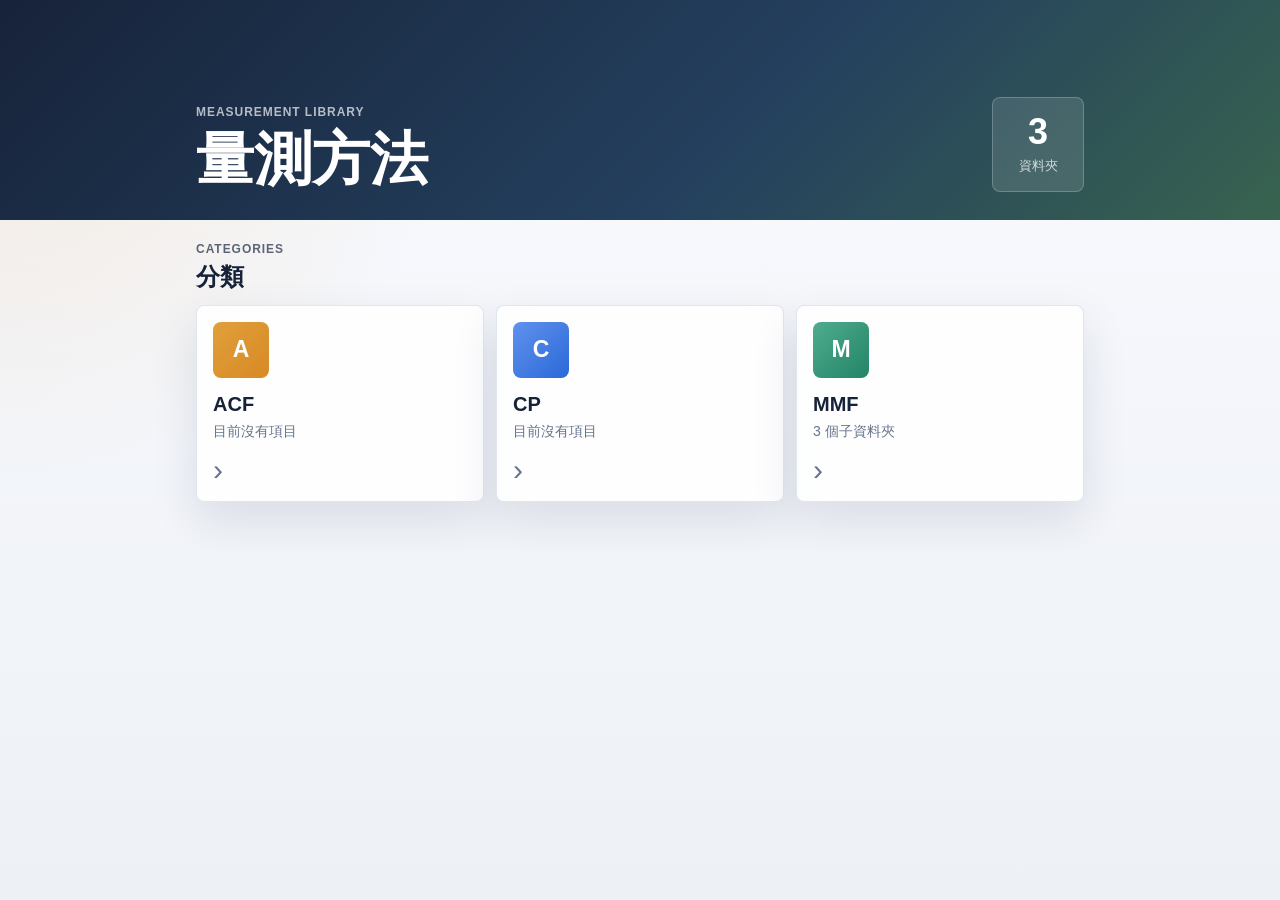
==== index.html @ c32595ff "Update index.html" ====
<!doctype html>
<html lang="zh-Hant">
<head>
  <meta charset="utf-8">
  <meta name="viewport" content="width=device-width, initial-scale=1">
  <title>量測方法</title>
  <link rel="stylesheet" href="assets/site.css">
</head>
<body>
  <header class="hero">
    <div class="wrap hero-inner">
      <div>
        <p class="eyebrow">Measurement Library</p>
        <h1>量測方法</h1>
      </div>
      <div class="stat-panel" aria-label="資料夾統計">
        <span class="stat-number">3</span>
        <span class="stat-label">資料夾</span>
      </div>
    </div>
  </header>

  <main class="wrap page">
    <section class="section-head">
      <div>
        <p class="eyebrow">Categories</p>
        <h2>分類</h2>
      </div>
    </section>

    <section class="card-grid" aria-label="資料夾列表">
      <a class="feature-card tone-gold" href="ACF/">
        <span class="card-icon" aria-hidden="true">A</span>
        <span class="card-body">
          <span class="card-title">ACF</span>
          <span class="card-meta">目前沒有項目</span>
        </span>
        <span class="card-arrow" aria-hidden="true">›</span>
      </a>

      <a class="feature-card tone-blue" href="CP/">
        <span class="card-icon" aria-hidden="true">C</span>
        <span class="card-body">
          <span class="card-title">CP</span>
          <span class="card-meta">目前沒有項目</span>
        </span>
        <span class="card-arrow" aria-hidden="true">›</span>
      </a>

      <a class="feature-card tone-green" href="MMF/">
        <span class="card-icon" aria-hidden="true">M</span>
        <span class="card-body">
          <span class="card-title">MMF</span>
          <span class="card-meta">3 個子資料夾</span>
        </span>
        <span class="card-arrow" aria-hidden="true">›</span>
      </a>
    </section>
  </main>
</body>
</html>
---- assets/site.css ----
:root {
  color-scheme: light;
  --bg: #f4f6fb;
  --surface: #ffffff;
  --surface-2: #eef3f8;
  --text: #152238;
  --muted: #66758b;
  --line: #dce4ee;
  --gold: #d88924;
  --blue: #2969d8;
  --green: #238466;
  --red: #ba4d4d;
  --shadow: 0 18px 45px rgba(31, 48, 78, 0.12);
  --radius: 8px;
  font-family: -apple-system, BlinkMacSystemFont, "Segoe UI", "Noto Sans TC", Arial, sans-serif;
}

* {
  box-sizing: border-box;
}

body {
  margin: 0;
  min-height: 100vh;
  background:
    radial-gradient(circle at top left, rgba(216, 137, 36, 0.16), transparent 30rem),
    linear-gradient(180deg, #f9fbfe 0%, var(--bg) 42%, #edf1f6 100%);
  color: var(--text);
}

a {
  color: inherit;
  text-decoration: none;
}

.wrap {
  width: min(920px, 100%);
  margin: 0 auto;
  padding-inline: 16px;
}

.hero {
  background: linear-gradient(135deg, #17233a 0%, #24405e 58%, #38634f 100%);
  color: #fff;
}

.hero-inner {
  min-height: 220px;
  display: grid;
  grid-template-columns: 1fr auto;
  gap: 20px;
  align-items: end;
  padding-block: 34px 28px;
}

.eyebrow {
  margin: 0 0 8px;
  color: inherit;
  font-size: 12px;
  font-weight: 750;
  letter-spacing: 0.08em;
  text-transform: uppercase;
  opacity: 0.68;
}

h1,
h2 {
  margin: 0;
  letter-spacing: 0;
  line-height: 1.12;
}

h1 {
  font-size: clamp(34px, 10vw, 58px);
}

h2 {
  font-size: 24px;
}

.intro {
  max-width: 28rem;
  margin: 12px 0 0;
  color: rgba(255, 255, 255, 0.78);
  font-size: 16px;
  line-height: 1.65;
}

.stat-panel {
  min-width: 92px;
  padding: 16px;
  border: 1px solid rgba(255, 255, 255, 0.22);
  border-radius: var(--radius);
  background: rgba(255, 255, 255, 0.12);
  text-align: center;
  backdrop-filter: blur(12px);
}

.stat-number {
  display: block;
  font-size: 36px;
  font-weight: 800;
  line-height: 1;
}

.stat-label {
  display: block;
  margin-top: 7px;
  color: rgba(255, 255, 255, 0.76);
  font-size: 13px;
}

.page {
  padding-block: 22px 34px;
}

.section-head {
  display: flex;
  justify-content: space-between;
  align-items: end;
  gap: 16px;
  margin-bottom: 14px;
}

.card-grid {
  display: grid;
  gap: 12px;
}

.feature-card {
  display: grid;
  grid-template-columns: 56px 1fr 32px;
  gap: 14px;
  align-items: center;
  min-height: 92px;
  padding: 16px;
  border: 1px solid rgba(220, 228, 238, 0.9);
  border-radius: var(--radius);
  background: rgba(255, 255, 255, 0.88);
  box-shadow: var(--shadow);
  -webkit-tap-highlight-color: transparent;
  transition: transform 150ms ease, border-color 150ms ease, background 150ms ease;
}

.feature-card:active {
  transform: scale(0.985);
}

.card-icon {
  width: 56px;
  height: 56px;
  display: grid;
  place-items: center;
  border-radius: var(--radius);
  color: #fff;
  font-size: 23px;
  font-weight: 850;
}

.tone-gold .card-icon {
  background: linear-gradient(135deg, #e0a03b, var(--gold));
}

.tone-blue .card-icon {
  background: linear-gradient(135deg, #6192ed, var(--blue));
}

.tone-green .card-icon {
  background: linear-gradient(135deg, #4fac8f, var(--green));
}

.tone-red .card-icon {
  background: linear-gradient(135deg, #d37373, var(--red));
}

.card-body {
  min-width: 0;
}

.card-title {
  display: block;
  color: var(--text);
  font-size: 20px;
  font-weight: 750;
  line-height: 1.25;
}

.card-meta {
  display: block;
  margin-top: 6px;
  color: var(--muted);
  font-size: 14px;
}

.card-arrow {
  color: var(--muted);
  font-size: 30px;
  line-height: 1;
  text-align: right;
}

.topbar {
  position: sticky;
  top: 0;
  z-index: 4;
  border-bottom: 1px solid rgba(220, 228, 238, 0.88);
  background: rgba(249, 251, 254, 0.9);
  backdrop-filter: blur(14px);
}

.topbar .wrap {
  padding-block: 14px;
}

.back {
  display: inline-flex;
  align-items: center;
  min-height: 32px;
  color: var(--blue);
  font-weight: 700;
}

.page-title {
  margin-top: 10px;
}

.subtext {
  margin: 7px 0 0;
  color: var(--muted);
  font-size: 14px;
}

.empty {
  margin-top: 18px;
  padding: 28px 18px;
  border: 1px dashed #c8d3df;
  border-radius: var(--radius);
  background: rgba(255, 255, 255, 0.72);
  color: var(--muted);
  text-align: center;
}

.gallery {
  display: grid;
  grid-template-columns: repeat(2, minmax(0, 1fr));
  gap: 12px;
}

.photo-card {
  overflow: hidden;
  border: 1px solid rgba(220, 228, 238, 0.92);
  border-radius: var(--radius);
  background: var(--surface);
  box-shadow: 0 12px 28px rgba(31, 48, 78, 0.1);
}

.photo-card img {
  display: block;
  width: 100%;
  aspect-ratio: 1 / 1;
  object-fit: cover;
  background: var(--surface-2);
}

.photo-label {
  padding: 10px;
  color: var(--muted);
  font-size: 13px;
  overflow-wrap: anywhere;
}

@media (min-width: 700px) {
  .card-grid {
    grid-template-columns: repeat(3, minmax(0, 1fr));
  }

  .feature-card {
    min-height: 156px;
    grid-template-columns: 1fr;
    align-content: space-between;
  }

  .card-arrow {
    text-align: left;
  }

  .gallery {
    grid-template-columns: repeat(4, minmax(0, 1fr));
  }
}

@media (max-width: 520px) {
  .hero-inner {
    grid-template-columns: 1fr;
    align-items: start;
  }

  .stat-panel {
    width: 100%;
    display: flex;
    align-items: baseline;
    justify-content: space-between;
    text-align: left;
  }
}
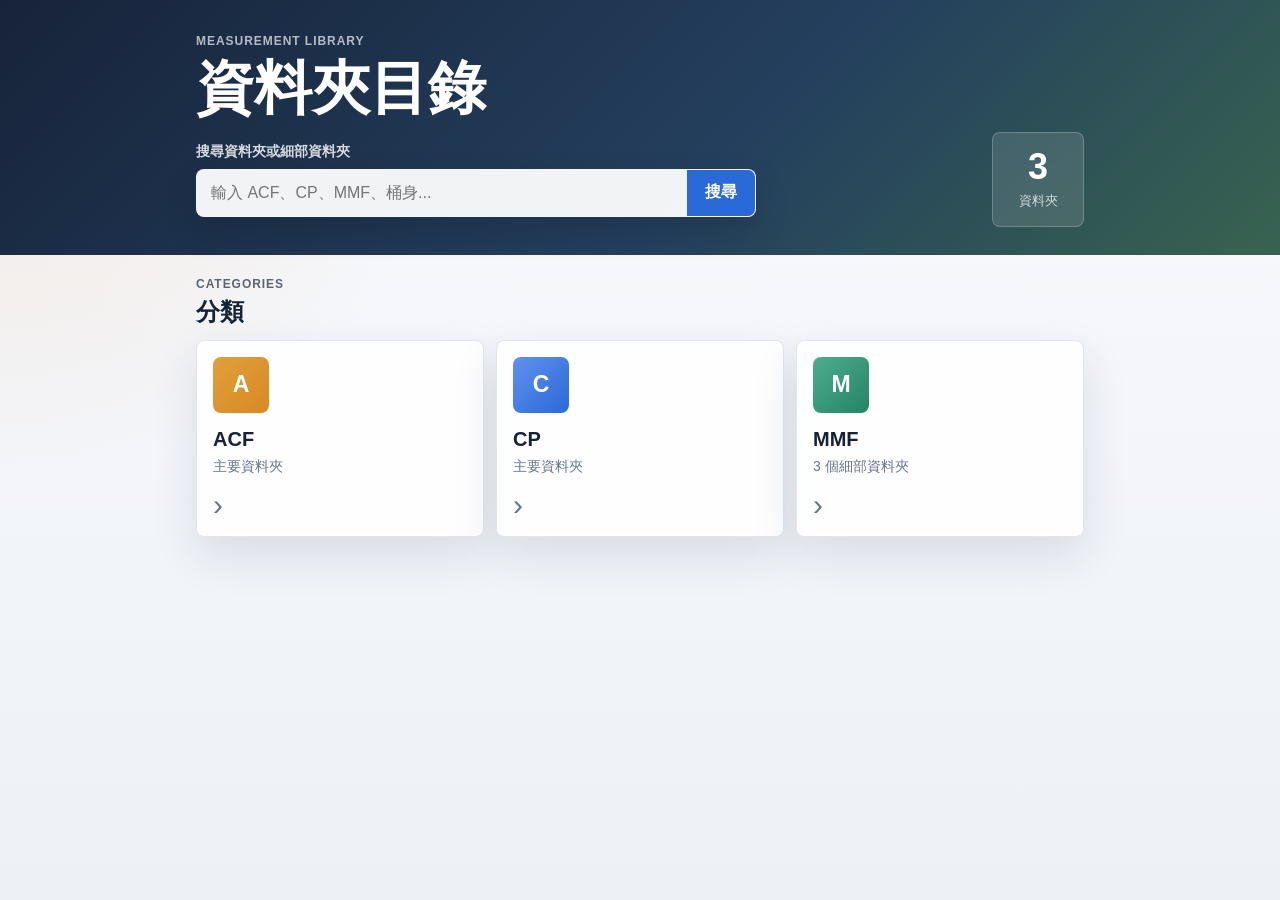
==== commit 89005daa: "update" ====
--- a/index.html
+++ b/index.html
@@ -3,7 +3,7 @@
 <head>
   <meta charset="utf-8">
   <meta name="viewport" content="width=device-width, initial-scale=1">
-  <title>量測方法</title>
+  <title>資料夾目錄</title>
   <link rel="stylesheet" href="assets/site.css">
 </head>
 <body>
@@ -11,9 +11,17 @@
     <div class="wrap hero-inner">
       <div>
         <p class="eyebrow">Measurement Library</p>
-        <h1>量測方法</h1>
+        <h1>資料夾目錄</h1>
+        <form class="search-panel" role="search" aria-label="搜尋資料夾">
+          <label class="search-label" for="folder-search">搜尋資料夾或細部資料夾</label>
+          <div class="search-box">
+            <input id="folder-search" type="search" placeholder="輸入 ACF、CP、MMF、桶身..." autocomplete="off">
+            <button type="submit">搜尋</button>
+          </div>
+          <div class="search-results" id="search-results" aria-live="polite"></div>
+        </form>
       </div>
-      <div class="stat-panel" aria-label="資料夾統計">
+      <div class="stat-panel" aria-label="資料夾數量">
         <span class="stat-number">3</span>
         <span class="stat-label">資料夾</span>
       </div>
@@ -28,12 +36,12 @@
       </div>
     </section>
 
-    <section class="card-grid" aria-label="資料夾列表">
+    <section class="card-grid" aria-label="資料夾清單">
       <a class="feature-card tone-gold" href="ACF/">
         <span class="card-icon" aria-hidden="true">A</span>
         <span class="card-body">
           <span class="card-title">ACF</span>
-          <span class="card-meta">目前沒有項目</span>
+          <span class="card-meta">主要資料夾</span>
         </span>
         <span class="card-arrow" aria-hidden="true">›</span>
       </a>
@@ -42,7 +50,7 @@
         <span class="card-icon" aria-hidden="true">C</span>
         <span class="card-body">
           <span class="card-title">CP</span>
-          <span class="card-meta">目前沒有項目</span>
+          <span class="card-meta">主要資料夾</span>
         </span>
         <span class="card-arrow" aria-hidden="true">›</span>
       </a>
@@ -51,11 +59,67 @@
         <span class="card-icon" aria-hidden="true">M</span>
         <span class="card-body">
           <span class="card-title">MMF</span>
-          <span class="card-meta">3 個子資料夾</span>
+          <span class="card-meta">3 個細部資料夾</span>
         </span>
         <span class="card-arrow" aria-hidden="true">›</span>
       </a>
     </section>
   </main>
+
+  <script>
+    const folders = [
+      { name: "ACF", path: "ACF/", detail: "主要資料夾" },
+      { name: "CP", path: "CP/", detail: "主要資料夾" },
+      { name: "MMF", path: "MMF/", detail: "主要資料夾" },
+      { name: "MMF / 上端放樣", path: "MMF/上端放樣/", detail: "細部資料夾" },
+      { name: "MMF / 上端組裝", path: "MMF/上端組裝/", detail: "細部資料夾" },
+      { name: "MMF / 桶身", path: "MMF/桶身/", detail: "細部資料夾" }
+    ];
+
+    const searchForm = document.querySelector(".search-panel");
+    const searchInput = document.querySelector("#folder-search");
+    const searchResults = document.querySelector("#search-results");
+
+    function getMatches(query) {
+      const keyword = query.trim().toLowerCase();
+      if (!keyword) return [];
+
+      return folders.filter((folder) =>
+        folder.name.toLowerCase().includes(keyword) ||
+        folder.path.toLowerCase().includes(keyword)
+      );
+    }
+
+    function renderResults(matches, query) {
+      if (!query.trim()) {
+        searchResults.innerHTML = "";
+        return;
+      }
+
+      if (matches.length === 0) {
+        searchResults.innerHTML = '<p class="search-empty">找不到符合的資料夾</p>';
+        return;
+      }
+
+      searchResults.innerHTML = matches.map((folder) => `
+        <a class="search-result" href="${folder.path}">
+          <span>${folder.name}</span>
+          <small>${folder.detail}</small>
+        </a>
+      `).join("");
+    }
+
+    searchInput.addEventListener("input", () => {
+      renderResults(getMatches(searchInput.value), searchInput.value);
+    });
+
+    searchForm.addEventListener("submit", (event) => {
+      event.preventDefault();
+      const matches = getMatches(searchInput.value);
+      if (matches.length > 0) {
+        window.location.href = matches[0].path;
+      }
+    });
+  </script>
 </body>
 </html>
--- a/assets/site.css
+++ b/assets/site.css
@@ -86,6 +86,91 @@
   line-height: 1.65;
 }
 
+.search-panel {
+  width: min(560px, 100%);
+  margin-top: 22px;
+}
+
+.search-label {
+  display: block;
+  margin-bottom: 8px;
+  color: rgba(255, 255, 255, 0.82);
+  font-size: 14px;
+  font-weight: 700;
+}
+
+.search-box {
+  display: grid;
+  grid-template-columns: 1fr auto;
+  min-height: 48px;
+  overflow: hidden;
+  border: 1px solid rgba(255, 255, 255, 0.28);
+  border-radius: var(--radius);
+  background: rgba(255, 255, 255, 0.94);
+  box-shadow: 0 14px 32px rgba(10, 18, 32, 0.18);
+}
+
+.search-box input,
+.search-box button {
+  min-width: 0;
+  border: 0;
+  font: inherit;
+}
+
+.search-box input {
+  width: 100%;
+  padding: 0 14px;
+  color: var(--text);
+  background: transparent;
+  outline: 0;
+}
+
+.search-box button {
+  padding: 0 18px;
+  color: #fff;
+  background: var(--blue);
+  font-weight: 800;
+  cursor: pointer;
+}
+
+.search-results {
+  display: grid;
+  gap: 8px;
+  margin-top: 10px;
+}
+
+.search-result,
+.search-empty {
+  border-radius: var(--radius);
+  background: rgba(255, 255, 255, 0.94);
+  box-shadow: 0 10px 24px rgba(10, 18, 32, 0.12);
+}
+
+.search-result {
+  display: flex;
+  justify-content: space-between;
+  align-items: center;
+  gap: 12px;
+  min-height: 44px;
+  padding: 10px 12px;
+  color: var(--text);
+  font-weight: 750;
+}
+
+.search-result small {
+  flex: 0 0 auto;
+  color: var(--muted);
+  font-size: 12px;
+  font-weight: 700;
+}
+
+.search-empty {
+  margin: 0;
+  padding: 12px;
+  color: var(--muted);
+  font-size: 14px;
+}
+
 .stat-panel {
   min-width: 92px;
   padding: 16px;
@@ -302,4 +387,17 @@
     justify-content: space-between;
     text-align: left;
   }
-}
+
+  .search-box {
+    grid-template-columns: 1fr;
+  }
+
+  .search-box button {
+    min-height: 42px;
+  }
+
+  .search-result {
+    align-items: flex-start;
+    flex-direction: column;
+  }
+}
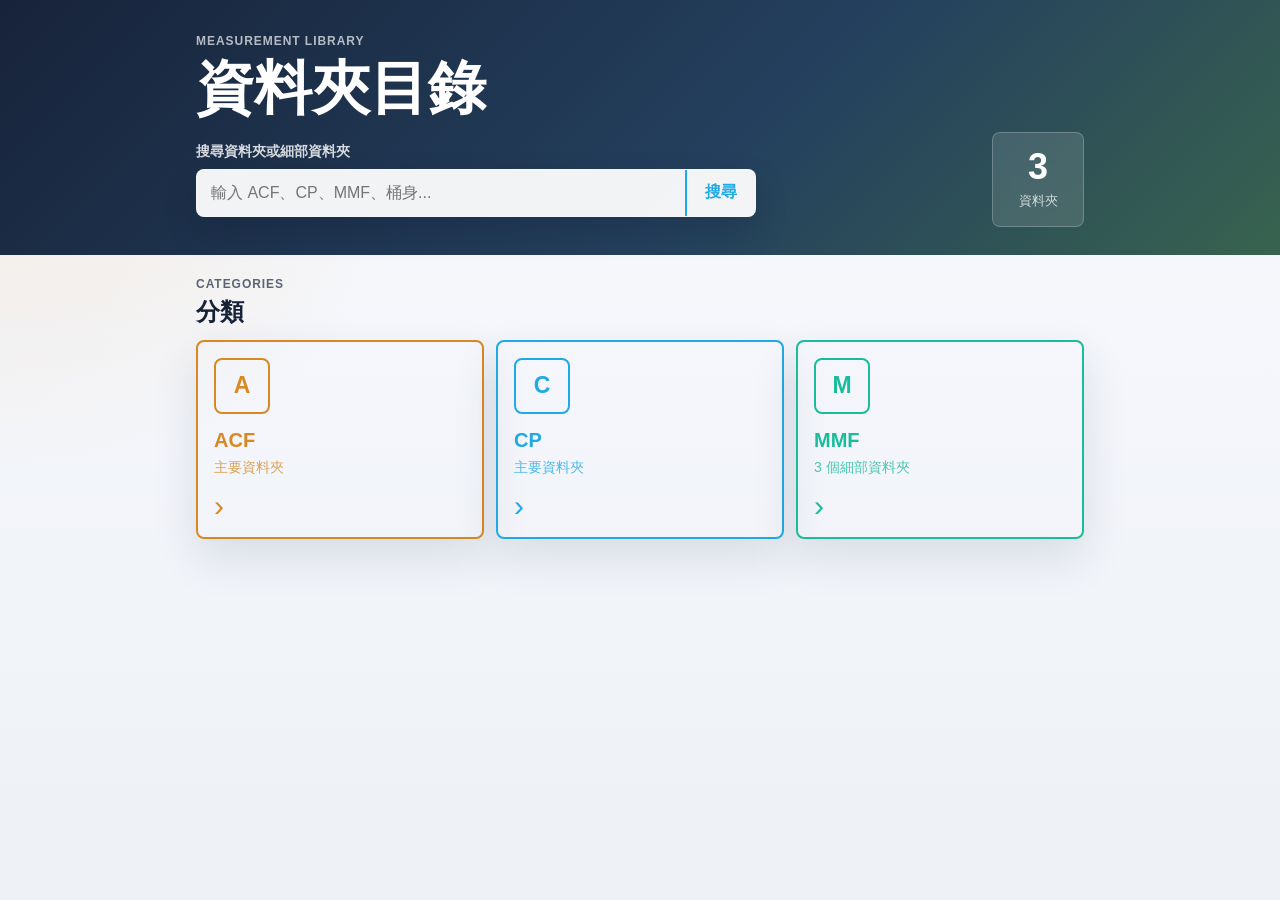
==== commit a041a7a7: "css" ====
--- a/index.html
+++ b/index.html
@@ -79,6 +79,13 @@
     const searchForm = document.querySelector(".search-panel");
     const searchInput = document.querySelector("#folder-search");
     const searchResults = document.querySelector("#search-results");
+    const navigationDelay = 500;
+
+    function goAfterAnimation(path) {
+      window.setTimeout(() => {
+        window.location.href = path;
+      }, navigationDelay);
+    }
 
     function getMatches(query) {
       const keyword = query.trim().toLowerCase();
@@ -117,8 +124,16 @@
       event.preventDefault();
       const matches = getMatches(searchInput.value);
       if (matches.length > 0) {
-        window.location.href = matches[0].path;
+        goAfterAnimation(matches[0].path);
       }
+    });
+
+    document.addEventListener("click", (event) => {
+      const link = event.target.closest(".feature-card, .search-result");
+      if (!link) return;
+
+      event.preventDefault();
+      goAfterAnimation(link.href);
     });
   </script>
 </body>
--- a/assets/site.css
+++ b/assets/site.css
@@ -126,11 +126,50 @@
 }
 
 .search-box button {
+  position: relative;
+  z-index: 1;
+  overflow: hidden;
   padding: 0 18px;
-  color: #fff;
-  background: var(--blue);
+  border-left: 2px solid #1faae6;
+  color: #1faae6;
+  background: transparent;
   font-weight: 800;
   cursor: pointer;
+  -webkit-tap-highlight-color: transparent;
+  transition: color 0.3s ease, transform 120ms ease;
+}
+
+.search-box button::before {
+  content: "";
+  width: 0;
+  height: 500%;
+  position: absolute;
+  top: 50%;
+  left: 50%;
+  z-index: -1;
+  display: block;
+  background: #1faae6;
+  transform: translate(-50%, -50%) rotate(45deg);
+  transition: width 0.5s ease;
+}
+
+.search-box button:hover::before,
+.search-box button:active::before {
+  width: 150%;
+}
+
+.search-box button:hover {
+  color: #fff;
+}
+
+.search-box button:active {
+  transform: scale(0.96);
+  color: #fff;
+}
+
+.search-box button:focus-visible {
+  outline: 3px solid rgba(255, 255, 255, 0.92);
+  outline-offset: -5px;
 }
 
 .search-results {
@@ -213,22 +252,57 @@
 }
 
 .feature-card {
+  --button-color: #1faae6;
   display: grid;
   grid-template-columns: 56px 1fr 32px;
   gap: 14px;
   align-items: center;
   min-height: 92px;
   padding: 16px;
-  border: 1px solid rgba(220, 228, 238, 0.9);
-  border-radius: var(--radius);
-  background: rgba(255, 255, 255, 0.88);
+  border: 2px solid var(--button-color);
+  border-radius: var(--radius);
+  position: relative;
+  z-index: 1;
+  overflow: hidden;
+  background: transparent;
   box-shadow: var(--shadow);
+  color: var(--button-color);
   -webkit-tap-highlight-color: transparent;
-  transition: transform 150ms ease, border-color 150ms ease, background 150ms ease;
+  transition: color 0.3s ease, transform 120ms ease, box-shadow 150ms ease;
+}
+
+.feature-card::before {
+  content: "";
+  width: 0;
+  height: 500%;
+  position: absolute;
+  top: 50%;
+  left: 50%;
+  z-index: -1;
+  display: block;
+  background: var(--button-color);
+  transform: translate(-50%, -50%) rotate(45deg);
+  transition: width 0.5s ease;
+}
+
+.feature-card:hover::before,
+.feature-card:active::before {
+  width: 150%;
+}
+
+.feature-card:hover {
+  color: #fff;
 }
 
 .feature-card:active {
-  transform: scale(0.985);
+  transform: scale(0.97);
+  color: #fff;
+  box-shadow: 0 8px 18px rgba(31, 48, 78, 0.16);
+}
+
+.feature-card:focus-visible {
+  outline: 3px solid rgba(41, 105, 216, 0.36);
+  outline-offset: 3px;
 }
 
 .card-icon {
@@ -237,25 +311,28 @@
   display: grid;
   place-items: center;
   border-radius: var(--radius);
-  color: #fff;
+  border: 2px solid currentColor;
+  color: inherit;
+  background: transparent;
   font-size: 23px;
   font-weight: 850;
-}
-
-.tone-gold .card-icon {
-  background: linear-gradient(135deg, #e0a03b, var(--gold));
-}
-
-.tone-blue .card-icon {
-  background: linear-gradient(135deg, #6192ed, var(--blue));
-}
-
-.tone-green .card-icon {
-  background: linear-gradient(135deg, #4fac8f, var(--green));
-}
-
-.tone-red .card-icon {
-  background: linear-gradient(135deg, #d37373, var(--red));
+  transition: border-color 0.3s ease, color 0.3s ease;
+}
+
+.tone-gold {
+  --button-color: #d88924;
+}
+
+.tone-blue {
+  --button-color: #1faae6;
+}
+
+.tone-green {
+  --button-color: #1abc9c;
+}
+
+.tone-red {
+  --button-color: #ff386d;
 }
 
 .card-body {
@@ -264,24 +341,60 @@
 
 .card-title {
   display: block;
-  color: var(--text);
+  color: inherit;
   font-size: 20px;
   font-weight: 750;
   line-height: 1.25;
+  transition: color 0.3s ease;
 }
 
 .card-meta {
   display: block;
   margin-top: 6px;
-  color: var(--muted);
+  color: inherit;
   font-size: 14px;
+  opacity: 0.78;
+  transition: color 0.3s ease, opacity 0.3s ease;
 }
 
 .card-arrow {
-  color: var(--muted);
+  color: inherit;
   font-size: 30px;
   line-height: 1;
   text-align: right;
+  transition: transform 150ms ease, color 150ms ease;
+}
+
+.feature-card:hover .card-arrow,
+.feature-card:focus-visible .card-arrow {
+  color: inherit;
+  transform: translateX(3px);
+}
+
+.feature-card:active .card-arrow {
+  transform: translateX(1px) scale(0.92);
+}
+
+@media (hover: none) {
+  .feature-card:hover {
+    transform: none;
+    color: var(--button-color);
+    background: transparent;
+    box-shadow: var(--shadow);
+  }
+
+  .feature-card:hover::before {
+    width: 0;
+  }
+
+  .feature-card:active {
+    transform: scale(0.97);
+    color: #fff;
+  }
+
+  .feature-card:active::before {
+    width: 100%;
+  }
 }
 
 .topbar {
@@ -390,10 +503,17 @@
 
   .search-box {
     grid-template-columns: 1fr;
+    min-height: 112px;
+  }
+
+  .search-box input {
+    min-height: 56px;
+    font-size: 20px;
   }
 
   .search-box button {
-    min-height: 42px;
+    min-height: 56px;
+    font-size: 20px;
   }
 
   .search-result {
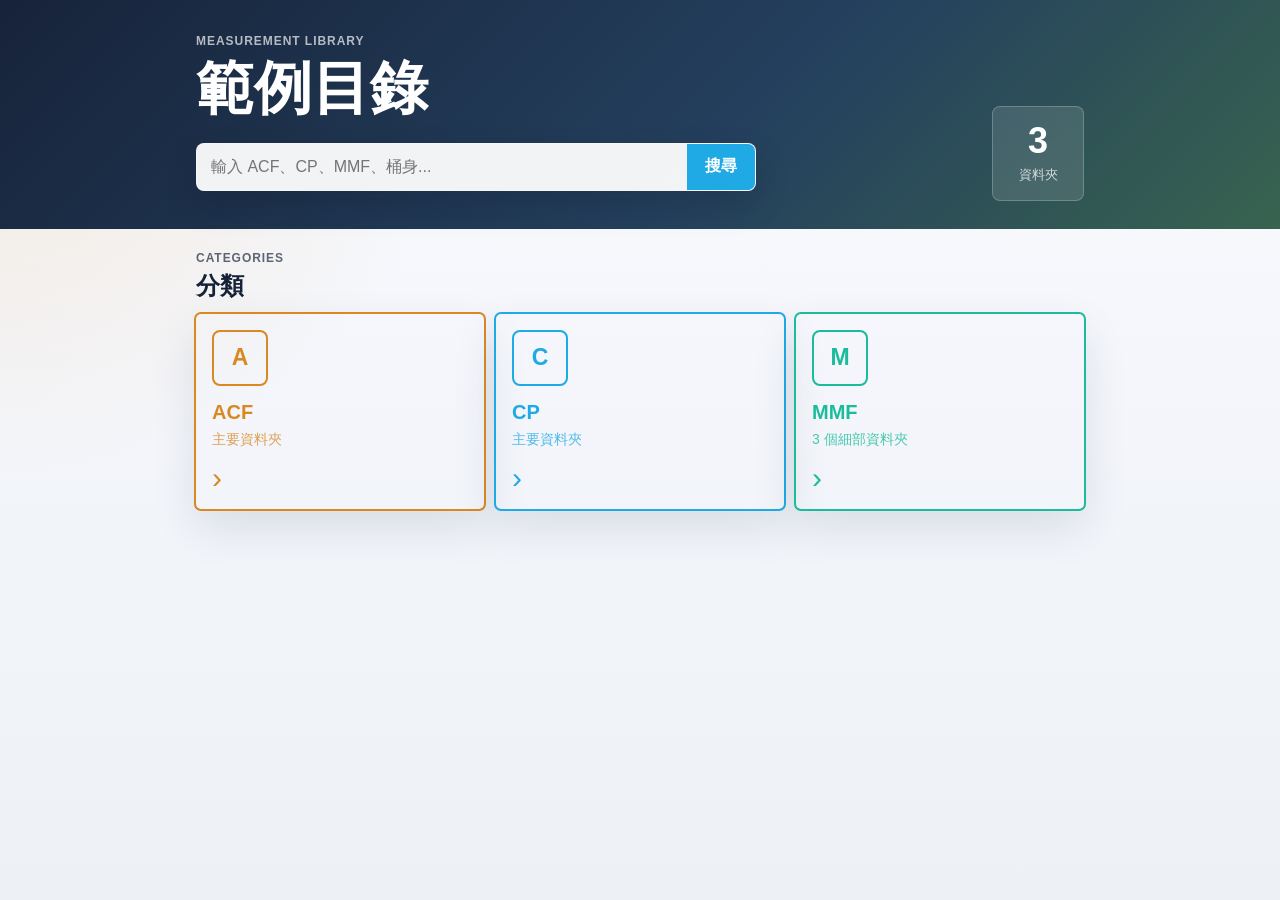
==== commit ecfd1a14: "css" ====
--- a/index.html
+++ b/index.html
@@ -11,9 +11,8 @@
     <div class="wrap hero-inner">
       <div>
         <p class="eyebrow">Measurement Library</p>
-        <h1>資料夾目錄</h1>
+        <h1>範例目錄</h1>
         <form class="search-panel" role="search" aria-label="搜尋資料夾">
-          <label class="search-label" for="folder-search">搜尋資料夾或細部資料夾</label>
           <div class="search-box">
             <input id="folder-search" type="search" placeholder="輸入 ACF、CP、MMF、桶身..." autocomplete="off">
             <button type="submit">搜尋</button>
@@ -80,8 +79,31 @@
     const searchInput = document.querySelector("#folder-search");
     const searchResults = document.querySelector("#search-results");
     const navigationDelay = 500;
+    const interactiveSelector = ".feature-card, .search-result";
 
-    function goAfterAnimation(path) {
+    function setPressing(activeElement) {
+      if (activeElement) {
+        activeElement.classList.add("is-pressing");
+      }
+    }
+
+    function setActivating(activeElement) {
+      if (activeElement) {
+        activeElement.classList.remove("is-pressing");
+        activeElement.classList.add("is-activating");
+      }
+    }
+
+    function clearInteractionState() {
+      document.querySelectorAll(".is-pressing, .is-activating").forEach((element) => {
+        element.classList.remove("is-pressing");
+        element.classList.remove("is-activating");
+      });
+    }
+
+    function goAfterAnimation(path, activeElement) {
+      setActivating(activeElement);
+
       window.setTimeout(() => {
         window.location.href = path;
       }, navigationDelay);
@@ -120,6 +142,30 @@
       renderResults(getMatches(searchInput.value), searchInput.value);
     });
 
+    document.addEventListener("pointerdown", (event) => {
+      const activeElement = event.target.closest(interactiveSelector);
+      setPressing(activeElement);
+    });
+
+    document.addEventListener("pointerup", (event) => {
+      const activeElement = event.target.closest(interactiveSelector);
+      if (activeElement) {
+        window.setTimeout(() => {
+          if (!activeElement.classList.contains("is-activating")) {
+            activeElement.classList.remove("is-pressing");
+          }
+        }, 80);
+      }
+    });
+
+    document.addEventListener("pointercancel", clearInteractionState);
+    document.addEventListener("pointerleave", (event) => {
+      const activeElement = event.target.closest(interactiveSelector);
+      if (activeElement && !activeElement.classList.contains("is-activating")) {
+        activeElement.classList.remove("is-pressing");
+      }
+    });
+
     searchForm.addEventListener("submit", (event) => {
       event.preventDefault();
       const matches = getMatches(searchInput.value);
@@ -133,8 +179,10 @@
       if (!link) return;
 
       event.preventDefault();
-      goAfterAnimation(link.href);
+      goAfterAnimation(link.href, link);
     });
+
+    window.addEventListener("pageshow", clearInteractionState);
   </script>
 </body>
 </html>
--- a/assets/site.css
+++ b/assets/site.css
@@ -126,45 +126,22 @@
 }
 
 .search-box button {
-  position: relative;
-  z-index: 1;
-  overflow: hidden;
   padding: 0 18px;
-  border-left: 2px solid #1faae6;
-  color: #1faae6;
-  background: transparent;
+  color: #fff;
+  background: #1faae6;
   font-weight: 800;
   cursor: pointer;
   -webkit-tap-highlight-color: transparent;
-  transition: color 0.3s ease, transform 120ms ease;
-}
-
-.search-box button::before {
-  content: "";
-  width: 0;
-  height: 500%;
-  position: absolute;
-  top: 50%;
-  left: 50%;
-  z-index: -1;
-  display: block;
-  background: #1faae6;
-  transform: translate(-50%, -50%) rotate(45deg);
-  transition: width 0.5s ease;
-}
-
-.search-box button:hover::before,
-.search-box button:active::before {
-  width: 150%;
+  transition: background-color 150ms ease, transform 120ms ease;
 }
 
 .search-box button:hover {
-  color: #fff;
+  background: #168fca;
 }
 
 .search-box button:active {
   transform: scale(0.96);
-  color: #fff;
+  background: #0f7fb8;
 }
 
 .search-box button:focus-visible {
@@ -253,51 +230,60 @@
 
 .feature-card {
   --button-color: #1faae6;
+  --button-glow: rgba(31, 170, 230, 0.5);
   display: grid;
   grid-template-columns: 56px 1fr 32px;
   gap: 14px;
   align-items: center;
   min-height: 92px;
   padding: 16px;
-  border: 2px solid var(--button-color);
-  border-radius: var(--radius);
+  border: 0;
+  border-radius: 5px;
+  outline: 2px solid var(--button-color);
   position: relative;
   z-index: 1;
   overflow: hidden;
   background: transparent;
   box-shadow: var(--shadow);
   color: var(--button-color);
+  touch-action: manipulation;
   -webkit-tap-highlight-color: transparent;
-  transition: color 0.3s ease, transform 120ms ease, box-shadow 150ms ease;
+  transition: color 420ms ease, transform 180ms ease, outline-color 420ms ease, box-shadow 420ms ease;
+}
+
+.feature-card > * {
+  position: relative;
+  z-index: 1;
 }
 
 .feature-card::before {
   content: "";
+  position: absolute;
+  left: -50px;
+  top: 0;
+  z-index: 0;
   width: 0;
-  height: 500%;
-  position: absolute;
-  top: 50%;
-  left: 50%;
-  z-index: -1;
-  display: block;
+  height: 100%;
   background: var(--button-color);
-  transform: translate(-50%, -50%) rotate(45deg);
-  transition: width 0.5s ease;
-}
-
-.feature-card:hover::before,
-.feature-card:active::before {
-  width: 150%;
-}
-
-.feature-card:hover {
+  transform: skewX(45deg);
+  transition: width 420ms ease;
+}
+
+.feature-card.is-pressing::before,
+.feature-card.is-activating::before {
+  width: 250%;
+}
+
+.feature-card.is-pressing,
+.feature-card.is-activating {
   color: #fff;
+  transform: scale(1.03);
+  outline-color: rgba(255, 255, 255, 0.92);
+  box-shadow: 4px 5px 17px -4px var(--button-glow);
 }
 
 .feature-card:active {
-  transform: scale(0.97);
-  color: #fff;
-  box-shadow: 0 8px 18px rgba(31, 48, 78, 0.16);
+  transform: scale(0.98);
 }
 
 .feature-card:focus-visible {
@@ -321,18 +307,22 @@
 
 .tone-gold {
   --button-color: #d88924;
+  --button-glow: rgba(216, 137, 36, 0.52);
 }
 
 .tone-blue {
   --button-color: #1faae6;
+  --button-glow: rgba(31, 170, 230, 0.5);
 }
 
 .tone-green {
   --button-color: #1abc9c;
+  --button-glow: rgba(26, 188, 156, 0.5);
 }
 
 .tone-red {
   --button-color: #ff386d;
+  --button-glow: rgba(255, 56, 109, 0.5);
 }
 
 .card-body {
@@ -365,7 +355,8 @@
   transition: transform 150ms ease, color 150ms ease;
 }
 
-.feature-card:hover .card-arrow,
+.feature-card.is-pressing .card-arrow,
+.feature-card.is-activating .card-arrow,
 .feature-card:focus-visible .card-arrow {
   color: inherit;
   transform: translateX(3px);
@@ -375,25 +366,21 @@
   transform: translateX(1px) scale(0.92);
 }
 
-@media (hover: none) {
+@media (hover: hover) and (pointer: fine) {
   .feature-card:hover {
-    transform: none;
-    color: var(--button-color);
-    background: transparent;
-    box-shadow: var(--shadow);
+    color: #fff;
+    transform: scale(1.03);
+    outline-color: rgba(255, 255, 255, 0.92);
+    box-shadow: 4px 5px 17px -4px var(--button-glow);
   }
 
   .feature-card:hover::before {
-    width: 0;
-  }
-
-  .feature-card:active {
-    transform: scale(0.97);
-    color: #fff;
-  }
-
-  .feature-card:active::before {
-    width: 100%;
+    width: 250%;
+  }
+
+  .feature-card:hover .card-arrow {
+    color: inherit;
+    transform: translateX(3px);
   }
 }
 
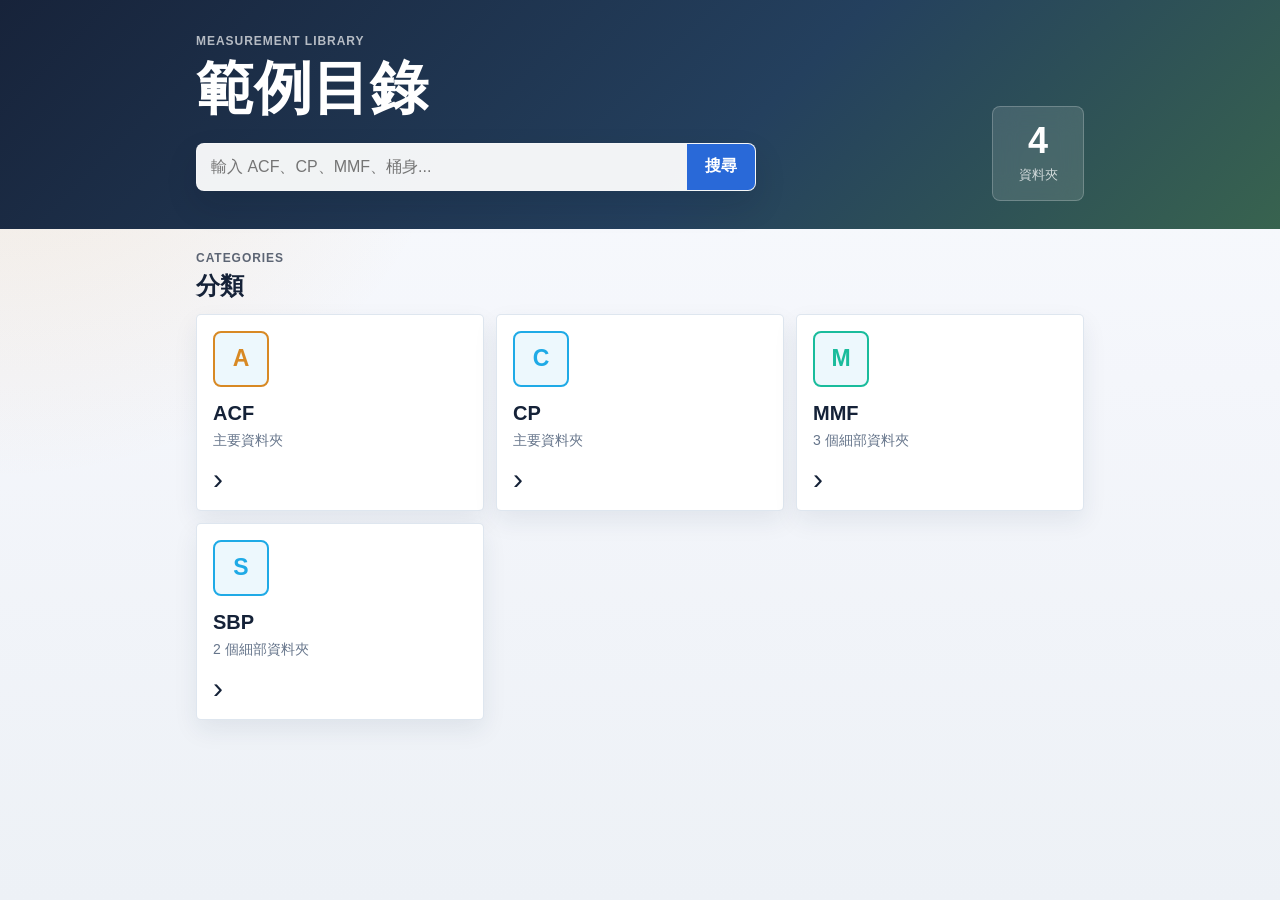
==== commit fa0d2e3c: "css" ====
--- a/index.html
+++ b/index.html
@@ -4,7 +4,7 @@
   <meta charset="utf-8">
   <meta name="viewport" content="width=device-width, initial-scale=1">
   <title>資料夾目錄</title>
-  <link rel="stylesheet" href="assets/site.css">
+  <link rel="stylesheet" href="/assets/site.css">
 </head>
 <body>
   <header class="hero">
@@ -21,7 +21,7 @@
         </form>
       </div>
       <div class="stat-panel" aria-label="資料夾數量">
-        <span class="stat-number">3</span>
+        <span class="stat-number" id="folder-count">0</span>
         <span class="stat-label">資料夾</span>
       </div>
     </div>
@@ -35,79 +35,17 @@
       </div>
     </section>
 
-    <section class="card-grid" aria-label="資料夾清單">
-      <a class="feature-card tone-gold" href="ACF/">
-        <span class="card-icon" aria-hidden="true">A</span>
-        <span class="card-body">
-          <span class="card-title">ACF</span>
-          <span class="card-meta">主要資料夾</span>
-        </span>
-        <span class="card-arrow" aria-hidden="true">›</span>
-      </a>
-
-      <a class="feature-card tone-blue" href="CP/">
-        <span class="card-icon" aria-hidden="true">C</span>
-        <span class="card-body">
-          <span class="card-title">CP</span>
-          <span class="card-meta">主要資料夾</span>
-        </span>
-        <span class="card-arrow" aria-hidden="true">›</span>
-      </a>
-
-      <a class="feature-card tone-green" href="MMF/">
-        <span class="card-icon" aria-hidden="true">M</span>
-        <span class="card-body">
-          <span class="card-title">MMF</span>
-          <span class="card-meta">3 個細部資料夾</span>
-        </span>
-        <span class="card-arrow" aria-hidden="true">›</span>
-      </a>
-    </section>
+    <section id="folder-cards" class="card-grid" aria-label="資料夾清單"></section>
   </main>
 
+  <script src="/data/folders.js"></script>
+  <script src="/assets/site.js"></script>
   <script>
-    const folders = [
-      { name: "ACF", path: "ACF/", detail: "主要資料夾" },
-      { name: "CP", path: "CP/", detail: "主要資料夾" },
-      { name: "MMF", path: "MMF/", detail: "主要資料夾" },
-      { name: "MMF / 上端放樣", path: "MMF/上端放樣/", detail: "細部資料夾" },
-      { name: "MMF / 上端組裝", path: "MMF/上端組裝/", detail: "細部資料夾" },
-      { name: "MMF / 桶身", path: "MMF/桶身/", detail: "細部資料夾" }
-    ];
-
     const searchForm = document.querySelector(".search-panel");
     const searchInput = document.querySelector("#folder-search");
     const searchResults = document.querySelector("#search-results");
-    const navigationDelay = 500;
-    const interactiveSelector = ".feature-card, .search-result";
-
-    function setPressing(activeElement) {
-      if (activeElement) {
-        activeElement.classList.add("is-pressing");
-      }
-    }
-
-    function setActivating(activeElement) {
-      if (activeElement) {
-        activeElement.classList.remove("is-pressing");
-        activeElement.classList.add("is-activating");
-      }
-    }
-
-    function clearInteractionState() {
-      document.querySelectorAll(".is-pressing, .is-activating").forEach((element) => {
-        element.classList.remove("is-pressing");
-        element.classList.remove("is-activating");
-      });
-    }
-
-    function goAfterAnimation(path, activeElement) {
-      setActivating(activeElement);
-
-      window.setTimeout(() => {
-        window.location.href = path;
-      }, navigationDelay);
-    }
+    const folderCards = document.querySelector("#folder-cards");
+    const folderCount = document.querySelector("#folder-count");
 
     function getMatches(query) {
       const keyword = query.trim().toLowerCase();
@@ -138,51 +76,51 @@
       `).join("");
     }
 
+    function isRootFolder(folder) {
+      return folder.path.split("/").filter(Boolean).length === 1;
+    }
+
+    function getChildFolderCount(folder) {
+      return folders.filter((item) => item.path.startsWith(folder.path) && item.path !== folder.path).length;
+    }
+
+    function renderCards() {
+      const rootFolders = folders.filter(isRootFolder);
+      folderCount.textContent = rootFolders.length;
+
+      const toneClasses = ["tone-gold", "tone-blue", "tone-green", "tone-cyan", "tone-magenta"];
+      folderCards.innerHTML = rootFolders.map((folder, index) => {
+        const childCount = getChildFolderCount(folder);
+        const detail = childCount > 0 ? `${childCount} 個細部資料夾` : folder.detail;
+        const tone = toneClasses[index % toneClasses.length];
+        const icon = folder.name.charAt(0);
+
+        return `
+          <a class="feature-card ${tone}" href="${folder.path}">
+            <span class="card-icon" aria-hidden="true">${icon}</span>
+            <span class="card-body">
+              <span class="card-title">${folder.name}</span>
+              <span class="card-meta">${detail}</span>
+            </span>
+            <span class="card-arrow" aria-hidden="true">›</span>
+          </a>
+        `;
+      }).join("");
+    }
+
+    renderCards();
+
     searchInput.addEventListener("input", () => {
       renderResults(getMatches(searchInput.value), searchInput.value);
-    });
-
-    document.addEventListener("pointerdown", (event) => {
-      const activeElement = event.target.closest(interactiveSelector);
-      setPressing(activeElement);
-    });
-
-    document.addEventListener("pointerup", (event) => {
-      const activeElement = event.target.closest(interactiveSelector);
-      if (activeElement) {
-        window.setTimeout(() => {
-          if (!activeElement.classList.contains("is-activating")) {
-            activeElement.classList.remove("is-pressing");
-          }
-        }, 80);
-      }
-    });
-
-    document.addEventListener("pointercancel", clearInteractionState);
-    document.addEventListener("pointerleave", (event) => {
-      const activeElement = event.target.closest(interactiveSelector);
-      if (activeElement && !activeElement.classList.contains("is-activating")) {
-        activeElement.classList.remove("is-pressing");
-      }
     });
 
     searchForm.addEventListener("submit", (event) => {
       event.preventDefault();
       const matches = getMatches(searchInput.value);
       if (matches.length > 0) {
-        goAfterAnimation(matches[0].path);
+        window.location.href = matches[0].path;
       }
     });
-
-    document.addEventListener("click", (event) => {
-      const link = event.target.closest(".feature-card, .search-result");
-      if (!link) return;
-
-      event.preventDefault();
-      goAfterAnimation(link.href, link);
-    });
-
-    window.addEventListener("pageshow", clearInteractionState);
   </script>
 </body>
 </html>
--- a/assets/site.css
+++ b/assets/site.css
@@ -107,7 +107,7 @@
   border: 1px solid rgba(255, 255, 255, 0.28);
   border-radius: var(--radius);
   background: rgba(255, 255, 255, 0.94);
-  box-shadow: 0 14px 32px rgba(10, 18, 32, 0.18);
+  box-shadow: 0 14px 32px rgba(10, 18, 32, 0.12);
 }
 
 .search-box input,
@@ -128,20 +128,21 @@
 .search-box button {
   padding: 0 18px;
   color: #fff;
-  background: #1faae6;
-  font-weight: 800;
+  background: var(--blue);
+  font-weight: 700;
   cursor: pointer;
   -webkit-tap-highlight-color: transparent;
   transition: background-color 150ms ease, transform 120ms ease;
 }
 
-.search-box button:hover {
-  background: #168fca;
+.search-box button:hover,
+.search-box button:focus-visible {
+  background: #1a90d2;
 }
 
 .search-box button:active {
-  transform: scale(0.96);
-  background: #0f7fb8;
+  transform: scale(0.98);
+  background: #1677b9;
 }
 
 .search-box button:focus-visible {
@@ -230,56 +231,84 @@
 
 .feature-card {
   --button-color: #1faae6;
-  --button-glow: rgba(31, 170, 230, 0.5);
   display: grid;
   grid-template-columns: 56px 1fr 32px;
   gap: 14px;
   align-items: center;
   min-height: 92px;
   padding: 16px;
-  border: 0;
+  border: 1px solid rgba(220, 228, 238, 0.92);
   border-radius: 5px;
-  outline: 2px solid var(--button-color);
-  position: relative;
-  z-index: 1;
-  overflow: hidden;
-  background: transparent;
-  box-shadow: var(--shadow);
-  color: var(--button-color);
+  background: var(--surface);
+  box-shadow: 0 10px 24px rgba(31, 48, 78, 0.08);
+  color: var(--text);
   touch-action: manipulation;
   -webkit-tap-highlight-color: transparent;
-  transition: color 420ms ease, transform 180ms ease, outline-color 420ms ease, box-shadow 420ms ease;
-}
-
-.feature-card > * {
-  position: relative;
-  z-index: 1;
-}
-
-.feature-card::before {
-  content: "";
-  position: absolute;
-  left: -50px;
-  top: 0;
-  z-index: 0;
-  width: 0;
-  height: 100%;
-  background: var(--button-color);
-  transform: skewX(45deg);
-  transition: width 420ms ease;
-}
-
-.feature-card.is-pressing::before,
-.feature-card.is-activating::before {
-  width: 250%;
+  transition: transform 180ms ease, box-shadow 180ms ease, background-color 180ms ease;
+}
+
+.card-icon {
+  width: 56px;
+  height: 56px;
+  display: grid;
+  place-items: center;
+  border-radius: var(--radius);
+  border: 2px solid var(--button-color);
+  color: var(--button-color);
+  background: rgba(31, 170, 230, 0.08);
+  font-size: 23px;
+  font-weight: 850;
+  transition: background-color 180ms ease, border-color 180ms ease, color 180ms ease;
+}
+
+.tone-gold {
+  --button-color: #d88924;
+}
+
+.tone-blue {
+  --button-color: #1faae6;
+}
+
+.tone-green {
+  --button-color: #1abc9c;
+}
+
+.tone-red {
+  --button-color: #ff386d;
+}
+
+.card-body {
+  min-width: 0;
+}
+
+.card-title {
+  display: block;
+  color: var(--text);
+  font-size: 20px;
+  font-weight: 750;
+  line-height: 1.25;
+}
+
+.card-meta {
+  display: block;
+  margin-top: 6px;
+  color: var(--muted);
+  font-size: 14px;
+}
+
+.card-arrow {
+  color: var(--text);
+  font-size: 30px;
+  line-height: 1;
+  text-align: right;
+  transition: transform 120ms ease;
 }
 
 .feature-card.is-pressing,
-.feature-card.is-activating {
-  color: #fff;
-  transform: scale(1.03);
-  outline-color: rgba(255, 255, 255, 0.92);
-  box-shadow: 4px 5px 17px -4px var(--button-glow);
+.feature-card.is-activating,
+.feature-card:hover {
+  transform: translateY(-1px);
+  box-shadow: 0 14px 28px rgba(31, 48, 78, 0.12);
 }
 
 .feature-card:active {
@@ -291,97 +320,14 @@
   outline-offset: 3px;
 }
 
-.card-icon {
-  width: 56px;
-  height: 56px;
-  display: grid;
-  place-items: center;
-  border-radius: var(--radius);
-  border: 2px solid currentColor;
-  color: inherit;
-  background: transparent;
-  font-size: 23px;
-  font-weight: 850;
-  transition: border-color 0.3s ease, color 0.3s ease;
-}
-
-.tone-gold {
-  --button-color: #d88924;
-  --button-glow: rgba(216, 137, 36, 0.52);
-}
-
-.tone-blue {
-  --button-color: #1faae6;
-  --button-glow: rgba(31, 170, 230, 0.5);
-}
-
-.tone-green {
-  --button-color: #1abc9c;
-  --button-glow: rgba(26, 188, 156, 0.5);
-}
-
-.tone-red {
-  --button-color: #ff386d;
-  --button-glow: rgba(255, 56, 109, 0.5);
-}
-
-.card-body {
-  min-width: 0;
-}
-
-.card-title {
-  display: block;
-  color: inherit;
-  font-size: 20px;
-  font-weight: 750;
-  line-height: 1.25;
-  transition: color 0.3s ease;
-}
-
-.card-meta {
-  display: block;
-  margin-top: 6px;
-  color: inherit;
-  font-size: 14px;
-  opacity: 0.78;
-  transition: color 0.3s ease, opacity 0.3s ease;
-}
-
-.card-arrow {
-  color: inherit;
-  font-size: 30px;
-  line-height: 1;
-  text-align: right;
-  transition: transform 150ms ease, color 150ms ease;
-}
-
 .feature-card.is-pressing .card-arrow,
 .feature-card.is-activating .card-arrow,
-.feature-card:focus-visible .card-arrow {
-  color: inherit;
+.feature-card:hover .card-arrow {
   transform: translateX(3px);
 }
 
 .feature-card:active .card-arrow {
   transform: translateX(1px) scale(0.92);
-}
-
-@media (hover: hover) and (pointer: fine) {
-  .feature-card:hover {
-    color: #fff;
-    transform: scale(1.03);
-    outline-color: rgba(255, 255, 255, 0.92);
-    box-shadow: 4px 5px 17px -4px var(--button-glow);
-  }
-
-  .feature-card:hover::before {
-    width: 250%;
-  }
-
-  .feature-card:hover .card-arrow {
-    color: inherit;
-    transform: translateX(3px);
-  }
 }
 
 .topbar {
